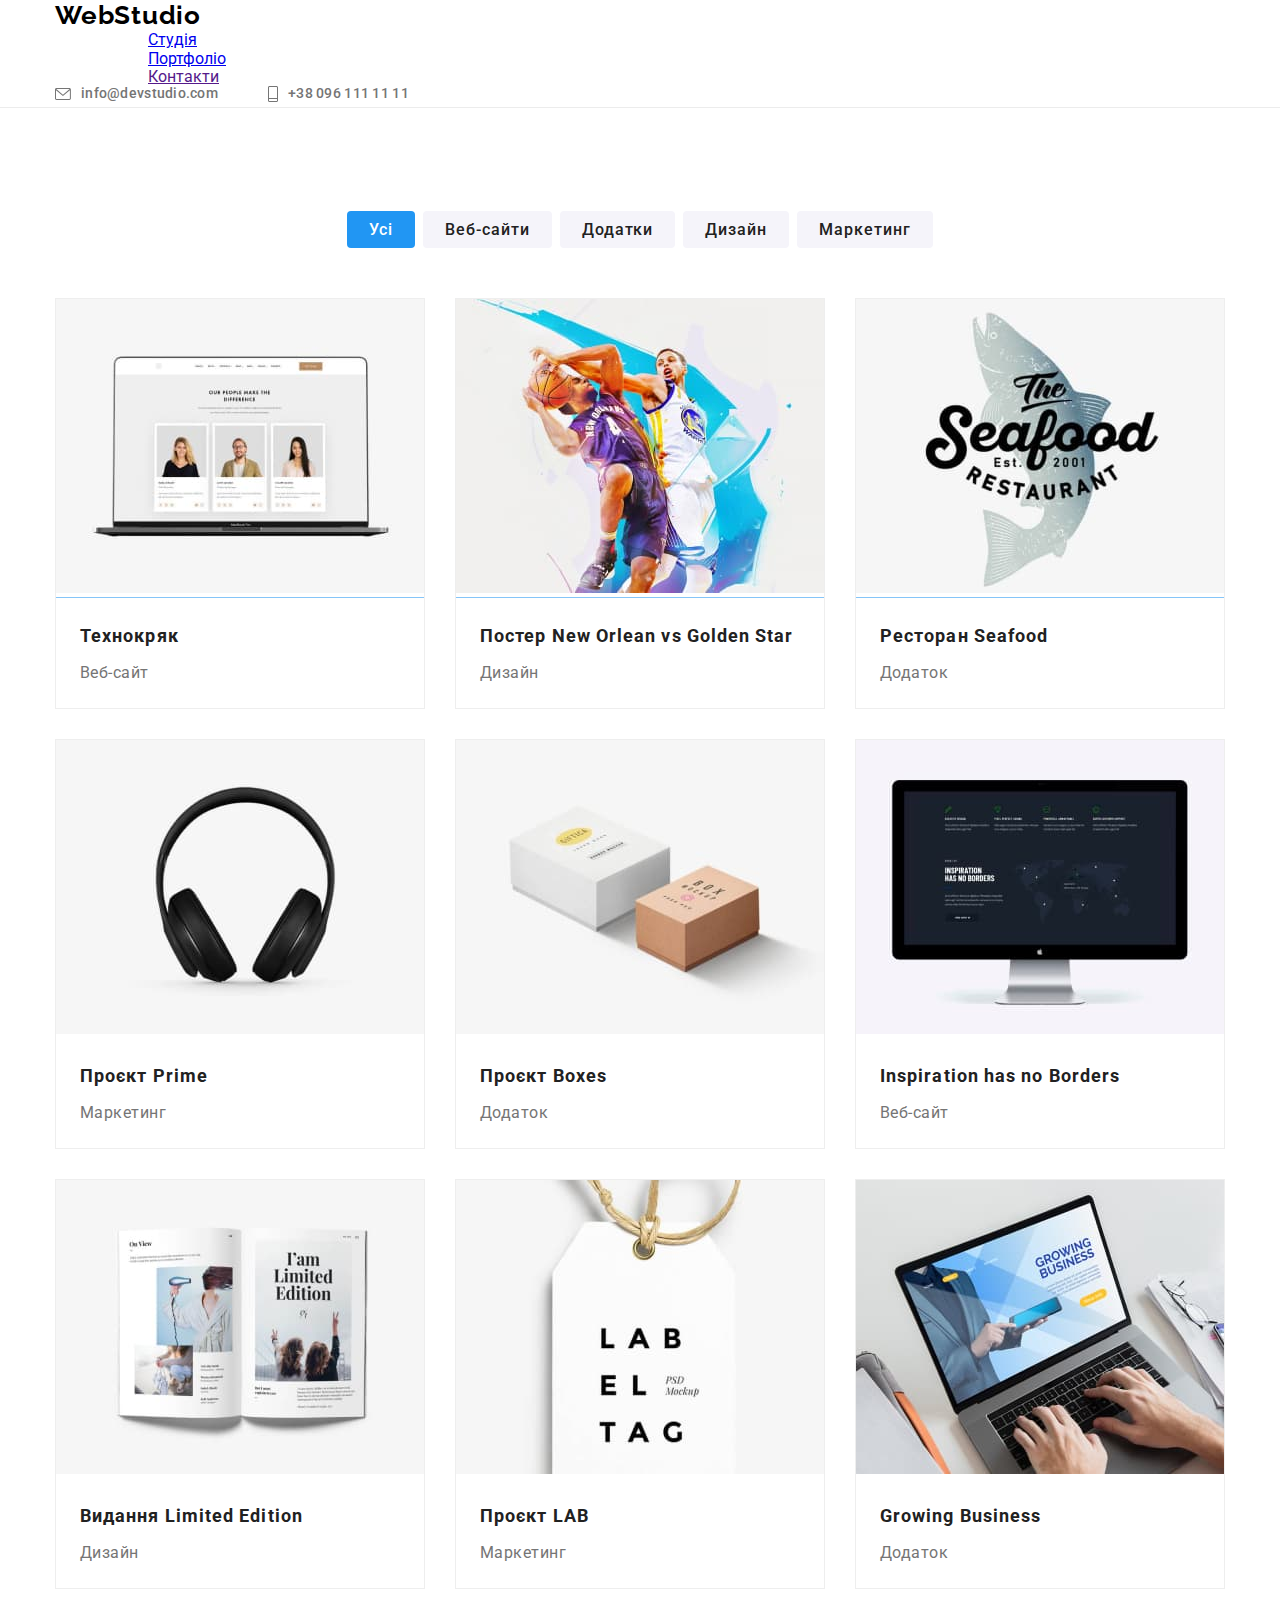
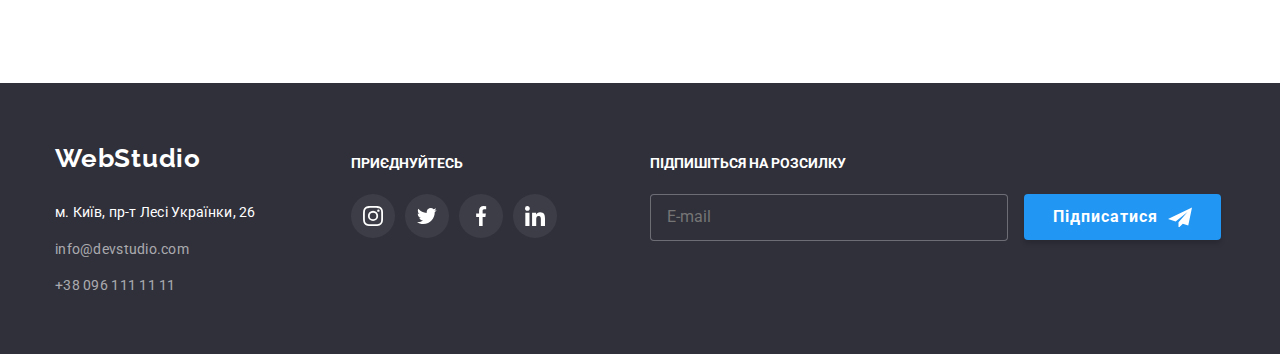
==== portfolio.html @ 90f8200c "bem" ====
<!DOCTYPE html>
<html lang="uk">
<head>
    <meta charset="UTF-8">
    <meta http-equiv="X-UA-Compatible" content="IE=edge">
    <meta name="viewport" content="width=device-width, initial-scale=1.0">
    <title>Студія</title>
<link href="https://fonts.googleapis.com/css2?family=Raleway:wght@700&family=Roboto:wght@400;500;700;900&display=swap" 
rel="stylesheet"/>
<link
rel="stylesheet"
href="https://cdnjs.cloudflare.com/ajax/libs/modern-normalize/1.1.0/modern-normalize.min.css"
/>
    <link rel="stylesheet" href="./css/styles.css">
</head>
<body>
  <!-- Header -->
  <header class="header">
    <div class="container container-nav">
    <nav class="header-nav">
      <a class="logo" href="./index.html"><span class="logo-blue">Web</span>Studio</a>
      <!-- Navigation -->
      <ul class="link-nav note">
        <li class="header-nav-title"><a  class="nav " href="./index.html">Студія</a> </li>
        <li class="header-nav-title" ><a class="nav gradient under site" href="./portfolio.html">Портфоліо</a> </li>
        <li class="header-nav-title" ><a class="nav" href="">Контакти</a> </li>
      </ul>
    </nav>
    <ul class="contacts note">
      <li><a class=" contacts-color" href="info@devstudio.com">
        <svg class="header-icons " width="16" height="12">
        <use href="./images/icons.svg#icon-mail"></use>
      </svg>info@devstudio.com</a></li> 
      <li><a class=" contacts-color number" href="+380961111111">
        <svg class="header-icons" width="10" height="16">
        <use href="./images/icons.svg#icon-smartphone"></use>
      </svg>+38 096 111 11 11</a></li> 
    </ul>
  </div>
</header>
<!-- Main content -->
<main>
    <div class="section">
<div class="container">
    <h1 hidden>Приклади робіт</h1>
    <ul class="tabs note">
        <li class="item">
            <button class="button pack use">Усі</button>
        </li>
        <li class="item">
            <button class="button second">Веб-сайти</button>
        </li>
        <li class="item">
            <button class="button second">Додатки</button>
        </li>
        <li class="item">
            <button class="button second">Дизайн</button>
        </li>
                <li class="item">
            <button class="button second">Маркетинг</button>
        </li>
    </ul>
  </div>
 <!-- Products -->
 <div class="container">
<section class="section-portfolio">
    <ul class="portfolio note">
        <li class="item">
          <div class="portfolio-description">
        <img src="./images/job-1.jpeg" alt="Opened cite with techokryag" width="370">
        <div class="portfolio-overlay">
          <p class="portfolio-description-text">Ресурс пропонує комплексні пропозиції з різним рівнем функціоналу та сервісів.
             Все це дозволить відвідувачу отримати вичерпні відомості про компанію чи приватну особу.</p>
        </div>
      </div>
        <div class="description-box">
        <h2 class="portfolio-note">Технокряк</h2>
        <p class="portfolio-name">Веб-сайт</p>
      </div>
    </li>
        <li class="item">
          <div class="portfolio-description">
        <img src="./images/job-2.jpeg" alt="Team plays basketball" width="370">
        <div class="portfolio-overlay">
          <p class="portfolio-description-text">Ресурс пропонує комплексні пропозиції з різним рівнем функціоналу та сервісів.
             Все це дозволить відвідувачу отримати вичерпні відомості про компанію чи приватну особу.</p>
        </div>
      </div>
        <div class="description-box">
        <h2 class="portfolio-note">Постер New Orlean vs Golden Star</h2>
        <p class="portfolio-name">Дизайн</p>
        </div>
    </li>
        <li class="item">
          <div class="portfolio-description">
        <img src="./images/job-3.jpeg" alt="Logo restaurant" width="370">
        <div class="portfolio-overlay">
          <p class="portfolio-description-text">Ресурс пропонує комплексні пропозиції з різним рівнем функціоналу та сервісів.
            Все це дозволить відвідувачу отримати вичерпні відомості про компанію чи приватну особу.</p>
          </div>
        </div>
        <div class="description-box">
        <h2 class="portfolio-note">Ресторан Seafood</h2>
        <p class="portfolio-name">Додаток</p>
        </div>
    </li>
        <li class="item">
          <div class="portfolio-description">
        <img src="./images/job-4.jpeg" alt="Headphones" width="370">
        <div class="portfolio-overlay">
          <p class="portfolio-description-text">Ресурс пропонує комплексні пропозиції з різним рівнем функціоналу та сервісів.
            Все це дозволить відвідувачу отримати вичерпні відомості про компанію чи приватну особу.</p>
          </div>
        </div>
        <div class="description-box">
        <h2 class="portfolio-note">Проєкт Prime</h2>
        <p class="portfolio-name">Маркетинг</p>
        </div>
    </li>
        <li class="item">
          <div class="portfolio-description">
        <img src="./images/job-5.jpeg" alt="Boxes" width="370">
        <div class="portfolio-overlay">
          <p class="portfolio-description-text">Ресурс пропонує комплексні пропозиції з різним рівнем функціоналу та сервісів.
            Все це дозволить відвідувачу отримати вичерпні відомості про компанію чи приватну особу.</p>
          </div>
        </div>
        <div class="description-box">
        <h2 class="portfolio-note">Проєкт Boxes</h2>
        <p class="portfolio-name">Додаток</p>
        </div>
    </li>
        <li class="item">
          <div class="portfolio-description">
        <img src="./images/job-6.jpeg" alt="Computer" width="370">
        <div class="portfolio-overlay">
          <p class="portfolio-description-text">Ресурс пропонує комплексні пропозиції з різним рівнем функціоналу та сервісів.
            Все це дозволить відвідувачу отримати вичерпні відомості про компанію чи приватну особу.</p>
          </div>
        </div>
        <div class="description-box">
        <h2 class="portfolio-note">Inspiration has no Borders</h2>
        <p class="portfolio-name">Веб-сайт</p>
        </div>
    </li>
        <li class="item">
          <div class="portfolio-description">
        <img src="./images/job-7.jpeg" alt="Magazine" width="370">
        <div class="portfolio-overlay">
          <p class="portfolio-description-text">Ресурс пропонує комплексні пропозиції з різним рівнем функціоналу та сервісів.
            Все це дозволить відвідувачу отримати вичерпні відомості про компанію чи приватну особу.</p>
          </div>
        </div>
        <div class="description-box">
        <h2 class="portfolio-note">Видання Limited Edition</h2>
        <p class="portfolio-name">Дизайн</p>
        </div>
    </li>
        <li class="item">
          <div class="portfolio-description">
        <img src="./images/job-8.jpeg" alt="Label" width="370">
        <div class="portfolio-overlay">
          <p class="portfolio-description-text">Ресурс пропонує комплексні пропозиції з різним рівнем функціоналу та сервісів.
            Все це дозволить відвідувачу отримати вичерпні відомості про компанію чи приватну особу.</p>
          </div>
        </div>
        <div class="description-box">
        <h2 class="portfolio-note">Проєкт LAB</h2>
        <p class="portfolio-name">Маркетинг</p>
        </div>
    </li>
        <li class="item">
          <div class="portfolio-description">
        <img src="./images/job-9.jpeg" alt="Notebook" width="370">
        <div class="portfolio-overlay">
          <p class="portfolio-description-text">Ресурс пропонує комплексні пропозиції з різним рівнем функціоналу та сервісів.
            Все це дозволить відвідувачу отримати вичерпні відомості про компанію чи приватну особу.</p>
          </div>
        </div>
        <div class="description-box">
        <h2 class="portfolio-note">Growing Business</h2>
        <p class="portfolio-name">Додаток</p>
        </div>
    </li>
    </ul>
  </div>
</section>
</div>
</div>
</main>

  <!-- Footer -->
  <footer class="footer">
    <div class="container">
      <div class="footer-flex">
        <div class="footer-contacts-flex">
      <a class="logo logo-white" href="./index.html"><span class="logo-blue">Web</span>Studio</a>
      <address class="contact">
        <ul class="contacts-footer list">
          <li class="item"><a class="link footer-contact-link" href="https://goo.gl/maps/CdvJLRiEL6Q8Smko8"
            target="_blank"
            rel="noreferrer noopener"
            >м. Київ, пр-т Лесі Українки, 26</a
          >
        </li>
      <li class="item"><a class="link white-lite" href="mailto:mango@mail.pig">info@devstudio.com</a></li>
      <li class="item"> <a class="link white-lite" href="tel:+1112223344">+38 096 111 11 11</a> </li>
        </ul>
   </address>
    </div>
  <div class="footer-icons">
    <p class="footer-paragraph">приєднуйтесь</p>
    <ul class="footer-list">
      <li class="footer-social-icons">
        <a class="footer-social-link" href="">
          <svg class="footer-social-list" width="20" height="20">
            <use href="./images/icons.svg#icon-instagram"></use>
          </svg>
        </a>
      </li>
      <li class="footer-social-icons">
        <a class="footer-social-link" href="">
          <svg class="footer-social-list" width="20" height="20">
            <use href="./images/icons.svg#icon-twitter"></use>
          </svg>
        </a>
      </li>
      <li class="footer-social-icons">
        <a class="footer-social-link" href="">
          <svg class="footer-social-list" width="20" height="20">
            <use href="./images/icons.svg#icon-facebook"></use>
          </svg>
        </a>
      </li>
      <li class="footer-social-icons">
        <a class="footer-social-link" href="">
          <svg class="footer-social-list" width="20" height="20">
            <use href="./images/icons.svg#icon-linkedin"></use>
          </svg>
        </a>
      </li>
    </ul>
  </div>
  <div class="footer-submit">
    <p class="footer-paragraph">Підпишіться на розсилку</p>
    <div class="footer-submit-form">
      <label class="footer-submit-label" for="submit-mail"></label>
            <input class="footer-submit-input" type="email" name="submit-mail" id="submit-mail" placeholder="E-mail">
            <button class="footer-submit-btn" type="submit">
              Підписатися</button>
    </div>
  </div>
    </div>
  </div>
  </footer>
</body>
</html>
---- css/styles.css ----
:root{
  --blue-color:#2196F3;
  --black-color:#212121;
  --grey-color:#757575;
  --white-color:#FFFFFF;
  --sec-bg-color: #f5f4fa;
  --main-bg-color: #f5f5f5;
  --hero-background-color: #2f303a;

}

body{
  background-color: var(--white-color);
  color: var(--grey-color);
  font-family: 'Roboto', sans-serif;
  margin: 0;
  

}

.note{
  padding: 0;
  margin: 0;
  list-style: none;
}

.container {
  margin-left: auto;
  margin-right: auto;
  width: 1200px;
  padding-left: 15px;
  padding-right: 15px;
}

ul,
li{
  list-style: none;
}

h1,
h2,
h3,
h5,
h6,
p {
  padding: 0;
  margin: 0;
}



/* Header */

.header{
  border-bottom: 1px solid #ececec; 

}

.header__nav{
  display: flex;
}

.nav__header:not(:last-child) {
  margin-right: 50px;
}

.header-icons{
  margin-right: 10px;
  fill: currentColor;
}

.section-title {
	font-weight: 700;
	font-size: 36px;
	line-height: 1.17;
	text-align: center;
	color: var(--black-color);
  }

.container__nav{
    display: flex;
    align-items: center;
    justify-content: space-between;

}

.logo{
  align-self: center;
  font-family: 'Raleway', sans-serif;
  color: #000;
  font-weight: 700;
  font-size: 26px;
  line-height: 1.2;
  letter-spacing: 0.03em;
  text-decoration: none;
}

.logo-white {
  display: block;
  color: var(--white-color);
  text-align: center;
  font-family: "Raleway", sans-serif;
  font-weight: 700;
  font-size: 26px;
  line-height: 1.19;
  margin-right: 80px;
}

.logo__blue{
  color: var(--blue-color);
}

/* Navigation */

.nav{
  display: flex;
  margin-left: 93px;
}

.nav .item:not(:last-child) {
  margin-right: 50px;
}

.nav .nav__header-title{
  display: block;
  padding: 32px 0;
color: var(--black-color);
font-style: normal;
font-weight: 500;
font-size: 14px;
line-height: 1.14;
letter-spacing: 0.02em;
text-decoration: none;
transition: color 250ms cubic-bezier(0.4, 0, 0.2, 1);
}

.contact{
  margin-top: 20px;
}

.item, .item {
  margin-top: 9px;
}



.item:hover .portfolio-overlay {
	transform: translateY(0);
  }

  .portfolio-overlay {
    position: absolute;
    display: inline-block;
    content: '';
    width: 100%;
    height: 100%;
    top: 0;
    left: 0;
    background-color: rgba(33, 150, 243, 0.9);
    transform: translateY(100%);
    transition: transform 250ms cubic-bezier(0.4, 0, 0.2, 1);
    
    }

  .item:hover,
  .item:focus {
	box-shadow: 0px 3px 1px rgba(0, 0, 0, 0.1), 0px 1px 2px rgba(0, 0, 0, 0.08),
	  /* 0px 2px 2px rgba(0, 0, 0, 0.12); */
  }

.contacts .contacts-color + .contacts-color{
  margin-left: 50px;
}

.nav__header-title.gradient{
  color: var(--blue-color);
}

.nav__header-title.gradient::after{
  position: relative;
  display: block;
  content: '';
  width: 100%;
  height: 4px;
  border-radius: 2px;
  bottom: -33px;
  background-color: var(--blue-color);
}

.nav__header-title.gradient:nth-last-child(){
  margin-right: 50px;
  }

.nav__header-title:hover{
  color: var(--blue-color);
}

/* Contacts */
.nav__header-title .date-nav{
 color: var(--grey-color);
 text-decoration: none;
 font-weight: 500;
 font-style: normal;
 font-size: 14px;
 line-height: 1.14;
 letter-spacing: 0.02em;
}

.contacts-color{
  display: inline-flex;
  color: var(--grey-color);
  font-weight: 500;
  font-style: normal;
  align-items: center;
  font-size: 14px;
  line-height: 1.14;
  letter-spacing: 0.02em;
  text-decoration: none;
  transition: color 250ms cubic-bezier(0.4, 0, 0.2, 1);
}


.contacts-color:hover,
.contacts-color:focus{
  color: var(--blue-color);
}

.contacts{
  display: flex;
margin-left: auto;
}

.number{
  margin-left: 50px;
}

/* Section */
.section{
  padding: 94px 0;
  }

/* Hero */
.hero{
  background: #2f303a;
  text-align: center;
  padding-top: 200px;
  padding-bottom: 200px;
  background-image: linear-gradient( to right, rgba(47, 48, 58, 0.4), rgba(47, 48, 58, 0.4) ),url(../images/cover.jpg);
  background-size: cover
}

.hero-title{
  font-family: 'Roboto';
  font-style: normal;
  font-weight: 900;
  font-size: 44px;
  line-height: 60px;
  text-align: center;
  letter-spacing: 0.06em;
  text-transform: uppercase;
  color: var(--white-color);
  margin-bottom: 30px;
}

/* Button */
.button{
  border: none;
  border-radius: 4px;
  font-size: 16px;
  letter-spacing: 0.06em;
  cursor: pointer;
  transition: background-color 250ms cubic-bezier(0.4, 0, 0.2, 1),
  color 250ms cubic-bezier(0.4, 0, 0.2, 1);
}

.button.pack {
  padding: 10px 32px;
  background-color: var(--blue-color);
  color: var(--white-color);
  font-weight: 700;
  line-height: 1.87;
  transition: background-color 300ms;
}

.button.shadow{
  box-shadow: 0px 4px 4px rgba(0, 0, 0, 0.15);
}

/* .button.use{
  background-color: var(--blue-color);
  color: var(--white-color);
  transition: all 300ms;
  } */

  .button.pack:hover,
  .button.pack:focus{
      background-color: var(--sec-bg-color);
      color: var(--black-color);
  }



  .button.use{
    padding: 6px 22px;
    background-color: var(--blue-color);
    color:var(--white-color);
    font-weight: 500;
    line-height: 1.6;
    transition: background-color 300ms;
    transition: background-color 250ms cubic-bezier(0.4, 0, 0.2, 1), color 250ms cubic-bezier(0.4, 0, 0.2, 1), box-shadow 250ms cubic-bezier(0.4, 0, 0.2, 1);
  }


  .button.second{
    padding: 6px 22px;
    background-color: var(--blue-color);
    color:var(--white-color);
    font-weight: 500;
    line-height: 1.6;
    transition: background-color 300ms;
  }

  .button.second{
    background-color: var(--sec-bg-color);
    color: var(--black-color);
    transition: all 300ms;
}

  .button.second:hover,
  .button.second:focus{
      background-color: var(--blue-color);
      color: var(--white-color);
  }

  /* Advantages */
.advantages-icons{
  display: flex;
  width: 270px;
  background-color: var(--sec-bg-color);
  height: 120px;
  align-items: center;
  justify-content: center;
  margin-bottom: 30px;
}

.advantages-list{
  font-weight: 700;
  font-size: 14px;
  line-height: 1.14;
  letter-spacing: 0.03em;
  text-transform: uppercase;
  margin-bottom: 10px;
  color: var(--black-color);
}    

.advantages .list{
  width: 270px;
}

.advantages .list:not(:last-child) {
  margin-right: 30px;
}

.advantages-title{
  font-weight: 400;
  font-size: 14px;
  line-height: 1.71;
  letter-spacing: 0.03em;
}

.advantages-list{

}

.advantages{
  display: flex;
}

/* Work */

.work-section {
	padding-bottom: 94px;
  }
  
  .section-title {
	margin-bottom: 50px;
  }
  
  .work-list {
	display: flex;
  
  }
  
  .work-item {
	position: relative;
  
  }
  
  .work-item:not(:last-child) {
	margin-right: 30px;
  }
  
  .work-text {
	width: 100%;
	position: absolute;
	bottom: 4px;
	left: 0;
	padding: 27px 0px;
	font-weight: bold;
	font-size: 14px;
	line-height: 1.14;
	text-align: center;
	text-transform: uppercase;
	color: var(--white-color);
	background-color: rgba(47, 48, 58, 0.8);;
  }

/* Team  */

.team-section{
  display: flex;
}

.team-section .item{
  display: flex;
    flex-direction: column;
    width: 270px;
    background-color: var(--white-color);
    box-shadow: 0px 1px 3px rgb(0 0 0 / 12%), 0px 1px 1px rgb(0 0 0 / 14%), 0px 2px 1px rgb(0 0 0 / 20%);
    border-radius: 0px 0px 4px 4px;
}

.team-section .item + .item {
  margin-left: 30px;
}

.team-color{
  background-color: var(--sec-bg-color);
}

.team-cards{
  font-weight: 500;
  font-size: 16px;
  line-height: 1.2;
  color: var(--black-color);
  text-align: center;
  letter-spacing: 0.03em;
  margin-bottom: 10px;
}

.team-position{
  font-size: 16px;
  line-height: 1.2;
  text-align: center;
  letter-spacing: 0.03em;
}

.team-box{
  padding-bottom: 30px;
}

.social-items{
  display: flex;
  padding: 0 32px;
  margin-top: 16px;
  justify-content: space-between;
  list-style: none;
  align-items: center;
}

.team-social{
  width: 44px;
  height: 44px;
}

.team-link{
  width: 44px;
  height: 44px;
  display: block;
  border-radius: 50%;
  color: #afb1b8;
  transition: background-color 250ms cubic-bezier(0.4, 0, 0.2, 1), color 250ms cubic-bezier(0.4, 0, 0.2, 1);
}
.team-social-icon{
  fill: currentColor;
  margin: 12px 0px 0px 12px;
}

.team-social-icons{
  fill: currentColor;

}



.team-social .team-link:hover,
.team-social .team-link:focus {
  background-color: var(--blue-color);
  color: var(--white-color);
}

/* Clients */

.client-section{
  padding-top: 94px;
  padding-bottom: 94px;
}


.clients-section{
  display: flex;
  padding: 0;
  margin: 0;
  align-items: center;
  justify-content: space-between;
}

.client-items{
  width: 170px;
  height: 90px;
}

.client-items:not(:last-child) {
  margin-right: 30px;
}

.client-box{
  width: 170px;
  height: 90px;
  display: block;
  border-radius: 4px;
  border: 1px solid #afb1b8;
  color: #afb1b8;
  background-color: #fff;
  padding: 16px 32px;
  transition: background-color 250ms cubic-bezier(0.4, 0, 0.2, 1), color 250ms cubic-bezier(0.4, 0, 0.2, 1);
}

.client-items:hover,
.client-items:focus {
  color: var(--blue-color);
  border-color:var(--blue-color);
}
.client-box:hover,
.client-box:focus {
  color:var(--blue-color);
  border-color: var(--blue-color);
}

/* Footer */
.footer {
  background: #2f303a;
  padding-top: 60px;
  padding-bottom: 60px;
}

.footer-flex{
  display: flex;
  margin: 0;
  padding: 0;
}

.footer-icons{
  margin-left: 70px;
  width: 206px;
}

.footer-paragraph{
  padding: 20px 0px 10px 0px;
  margin-bottom: 20px;
  font-weight: 700;
  font-size: 14px;
  line-height: 1.14px;
  text-transform: uppercase;
  color: var(--white-color);
}

.footer-list{
  display: flex;
  padding: 0;
  margin-top: 0;
  justify-content: space-between;
  align-items: center;
}

.footer-social-icons{
  width: 44px;
  height: 44px;
}

.footer-social-link{
  width: 44px;
  height: 44px;
  display: block;
  border-radius: 50%;
  color: #ffffff;
  background-color: #ffffff10;
  transition: background-color 250ms cubic-bezier(0.4, 0, 0.2, 1), color 250ms cubic-bezier(0.4, 0, 0.2, 1);
}

.footer-social-list{
  fill: currentColor;
  margin: 12px 0px 0px 12px;
}

.footer-line{
  margin-left: 93px;
}

.footer-line-text{
  padding: 20px 0px 10px 0px;
    margin-bottom: 20px;
    font-weight: 700;
    font-size: 14px;
    line-height: 1.14px;
    text-transform: uppercase;
    color: var(--white-color);
}

.form-field{ 
	position: relative;
	display: flex;
	flex-direction: column;
	margin-bottom: 10px;
  }

  .footer-submit{
    margin-left: 93px;
  }

  .footer-submit-input {
    width: 358px;
    margin: 0;
    padding: 13px 16px;
    border-radius: 4px;
    border: 1px solid rgba(255, 255, 255, 0.3);
    background-color: var(--hero-background-color);
    color: var(--white-color);
}

.footer-submit-btn {
  display: inline-flex;
  align-items: center;
  justify-content: center;
  border: none;
  margin: 0;
  padding: 8px 29px;
  border-radius: 4px;
  background-color: var(--blue-color);
  box-shadow: 0px 4px 4px rgb(0 0 0 / 15%);
  color: var(--white-color);
  font-family: 'Roboto';
  font-style: normal;
  font-weight: 700;
  font-size: 16px;
  line-height: 1.87;
  letter-spacing: 0.06em;
  cursor: pointer;
  min-height: 43px;
  margin-left: 12px;
}

.footer-submit-btn::after{
  content: '';
  display: inline-block;
  width: 24px;
  height: 20px;
  margin-left: 10px;
  background-image: url(../images/send.svg);
}
  
  .form-label,
  .comment-label {
	font-size: 12px;
	line-height: 1.17;
	letter-spacing: 0.01em;
	color: var(--grey-color);
	margin-bottom: 4px;
  }

  .comment::placeholder {
    font-size: 12px;
    line-height: 1.17;
    letter-spacing: 0.01em;
    color: rgba(117, 117, 117, 0.5);
    }

    .form-field-chek {
      padding-left: 14px;
      margin-top: 25px;
      margin-bottom: 30px;
      }
        
  .policy-label {
    display: flex;
    align-items: center;
    font-size: 14px;
    line-height: 1.71;
    color: var(--grey-color);
    }

    .form-checkbox {
      position: absolute;
      width: 1px;
      height: 1px;
      margin: -1px;
      padding: 0;
      overflow: hidden;
      border: 0;
      clip: rect(0 0 0 0);
      }

      .icon-chek {
        display: inline-block;
        width: 16px;
        height: 15px;
        border: 2px solid #212121;
        border-radius: 2px;
        margin-right: 7px;
         }

    .form-checkbox:checked + .icon-chek {
      background-image: url(../images/icon-check.svg);
      background-position: center;
      background-repeat: no-repeat;
      background-color: var(--blue-color);
      background-origin: border-box;
      border-color: var(--blue-color);
      }

      .policy-link {
        margin-left: 4px;
        color:   rgba(33, 150, 243, 1);
        }

        .form-btn {
          display: flex;
          align-items: center;
          justify-content: center;
          margin: 0 auto;
          padding: 10px 56px;
          border: none;
          border-radius: 4px;
          text-align: center;
          text-decoration: none;
          font-family: 'Roboto';
          font-style: normal;
          font-weight: 700;
          font-size: 16px;
          line-height: 1.87;
          letter-spacing: 0.06em;
          cursor: pointer;
          background-color: var(--blue-color);
          box-shadow: 0px 4px 4px rgba(0, 0, 0, 0.15);
          color: var(--white-color);
          transition: background-color 250ms cubic-bezier(0.4, 0, 0.2, 1);
          }
          
          .form-btn:hover,
          .form-btn:focus {
          background-color: #188CE8;
          }

/* Contacts */
.contacts-footer .link {
  color: var(--white-color);
  font-style: normal;
  font-size: 14px;
  line-height: 1.14;
  letter-spacing: 0.02em;
  text-decoration: none;
  transition: color 250ms cubic-bezier(0.4, 0, 0.2, 1);
}

.link.white-lite {
  color: rgba(255, 255, 255, 0.6);
}

.contacts-footer, .link:hover
.contacts-footer, .link:focus {
  color: var(--blue-color);
}

.nav__header-title {
  font-weight: 400;
  font-size: 14px;
  line-height: 24px;
  color: var(--black-color);
  text-decoration: none;
}

.white-nav{
  color: var(--white-color);
  display: block;
  margin-bottom: 20px;
}


.contacts-footer {
  display: flex; 
  flex-direction: column;
}

.contacts-footer .item:not(:last-child) {
  margin-bottom: 9px;
}

.footer-item .note:hover,
.footer-item .note:focus {
  color: var(--accent-color);
}

.footer-contact-item, .footer-contact-item {
  margin-top: 9px;
}

.footer-contact-link {
  font-style: normal;
  font-size: 14px;
  line-height: 1.71;
  color: var(--white-color);
}

.footer-contact-link:hover,
.footer-contact-link:focus {
  color: var(--blue-color);
}

.footer-contact-link.address {
  color: var(--white-color);
}

.footer-social-icons .footer-social-link:hover,
.footer-social-icons .footer-social-link:focus {
  background-color: var(--blue-color);
  color: var(--white-color);
}

.white-lite:hover,
.white-lite:focus{
color: var(--blue-color);
}





.list {
  padding: 0;
  margin: 0;
  list-style: none;
}

/* Button */
.nav-button{
  background: #2196F3;
  box-shadow: 0px 3px 1px rgba(0, 0, 0, 0.1), 0px 1px 2px rgba(0, 0, 0, 0.08), 0px 2px 2px rgba(0, 0, 0, 0.12);
  border-radius: 4px;
}

/* Modal window */
.backdrop{
  position: fixed;
  display: flex;
  width: 100vw;
	height: 100vh;
	align-items: center;
	justify-content: center;
	background-color: rgba(0, 0, 0, 0.2);;
	top: 0;
	transition: opacity 250ms cubic-bezier(0.4, 0, 0.2, 1), visibility 250ms cubic-bezier(0.4, 0, 0.2, 1);
}

.backdrop.is-hidden {
	opacity: 0;
	visibility: hidden;
	pointer-events: none;
  }
  
  .backdrop.is-hidden .modal {
	transform: scale(2);
  }

  .modal {
    width: 528px;
    min-height: 581px;
    background-color: #ffffff;
    position: relative;
    transform: scale(1);
    transition: transform 250ms cubic-bezier(0.4, 0, 0.2, 1);
    }

    .close-btn {
       position: absolute;
        display: flex;
        align-items: center;
        justify-content: center;
        right: 8px;
        top: 8px;
        background-color: transparent;
        border-radius: 50%;
        width: 30px;
        height: 30px;
        border: 1px solid rgba(0,0,0,0.1);
        cursor: pointer;
      }

      .form {
        width: 528px;
        margin-left: auto;
        margin-right: auto;
        padding: 40px;
        }
        
        .form-title {
        font-weight: 700;
        font-size: 20px;
        line-height: 1.15;
        text-align: center;
        color: var(--black-color);
        }

        .form-field{ 
        position: relative;
        display: flex;
        flex-direction: column;
        margin-bottom: 10px;
        margin-top: 10px;
  }
  
  .form-label,
  .comment-label {
	font-size: 12px;
	line-height: 1.17;
	letter-spacing: 0.01em;
	color: var(--grey-color);
	margin-bottom: 4px;
  }
  
  .form-input {
	width: 100%;
	margin: 0;
	padding: 11px 42px;
	border: 1px solid rgba(33, 33, 33, 0.2);
	border-radius: 4px;
  
	transition: border-color 250ms cubic-bezier(0.4, 0, 0.2, 1);
  }
  
  .form-input:hover,
  .form-input:focus {
	outline: none;
	border-color:var(--blue-color);
  }

  .input-icon {
	position: absolute;
	top: 50%;
	left: 15px;
	transform: translateY(25%);
	display: inline-block;
	width: 12px;
	height: 12px;
  
	transition: fill 250ms cubic-bezier(0.4, 0, 0.2, 1);
  }
  
  .form-input:hover ~ .input-icon,
  .form-input:focus ~ .input-icon {
	fill:var(--blue-color)
  }



    

/* Portfolio section */

.portfolio {
  display: flex;
  flex-wrap: wrap;
  margin: -15px;
}

.tabs{
  display: flex;
  justify-content: center;
  margin-bottom: 50px;
}

.tabs .item + .item {
  margin-left: 8px;
}

.tabs {
  display: flex;
  justify-content: center;
  margin-bottom: 50px;
}

.tabs .item + .item {
  margin-left: 8px;
}


.portfolio .item {
  border: 1px solid #eeeeee;
  width: 370px;
  margin: 15px;


}

.portfolio .description-box{
  padding: 20px 24px;
}

.portfolio-note{
  margin-bottom: 4px;
  font-weight: 700;
  font-size: 18px;
  line-height: 2;
  letter-spacing: 0.06em;
  color: var(--black-color);
  letter-spacing: 0.06em;
}

.portfolio-name{
  font-weight: 400;
  font-size: 16px;
  line-height: 30px;
  color: var(--grey-color);
  letter-spacing: 0.03em;
}

.portfolio .description-box {
  padding: 20px 24px;
}

.portfolio-name {
  font-size: 16px;
  line-height: 1.88;
  letter-spacing: 0.03em;
  line-height: 1.87;
}

.portfolio-description{
  position: relative;
	overflow: hidden;
}

.portfolio-description-text {
	position: absolute;
	top: 0;
	left: 0;
	padding: 63px 24px;
	font-size: 18px;
	line-height: 1.56;
	color: var(--white-color);
  }

  .button-footer{
    border: none;
    border-radius: 4px;
    font-size: 16px;
    letter-spacing: 0.06em;
    cursor: pointer;
    transition: background-color 250ms cubic-bezier(0.4, 0, 0.2, 1),
    color 250ms cubic-bezier(0.4, 0, 0.2, 1);
  }

  textarea {
    resize: none;
    border: 1px solid rgba(33, 33, 33, 0.2);
    border-radius: 4px;
    padding: 12px 16px;
    font-size: 12px;
    line-height: 1.17;
    letter-spacing: 0.01em;
    height: 120px;
    transition: border-color 250ms cubic-bezier(0.4, 0, 0.2, 1);
}
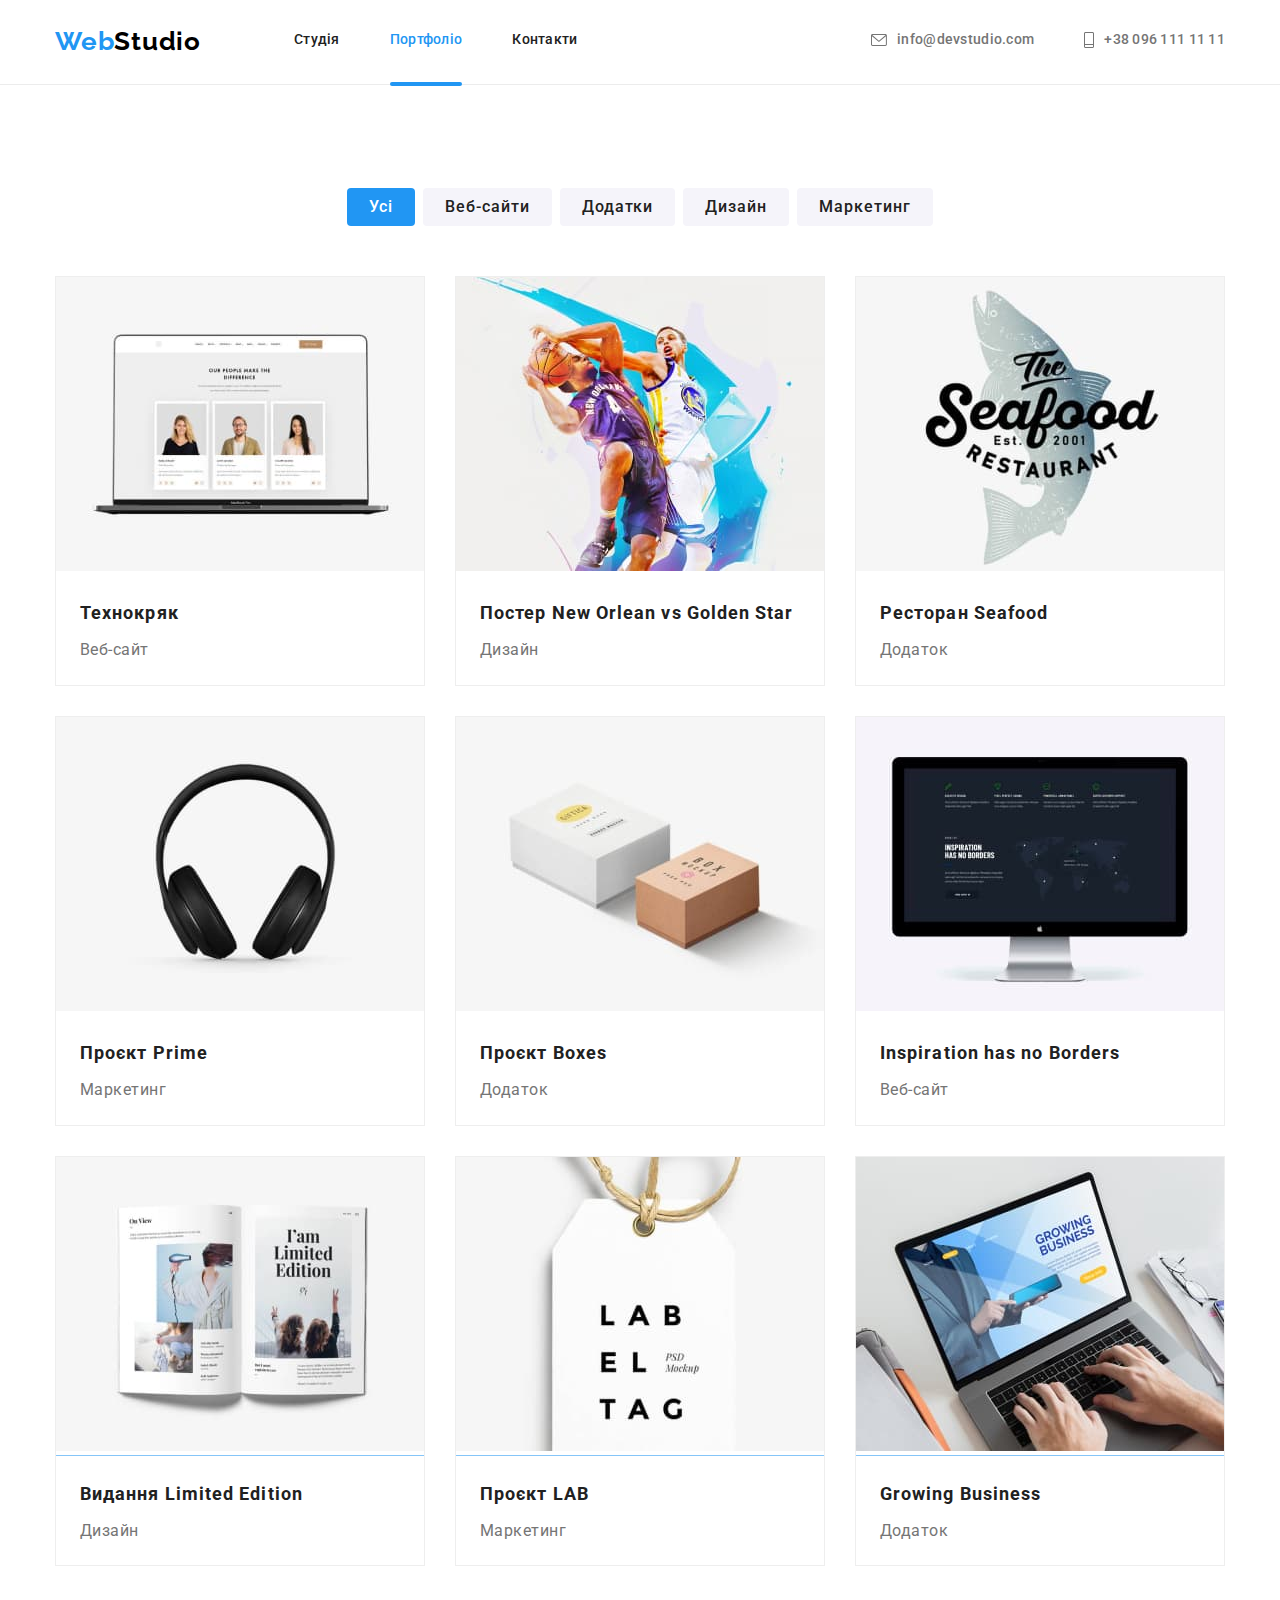
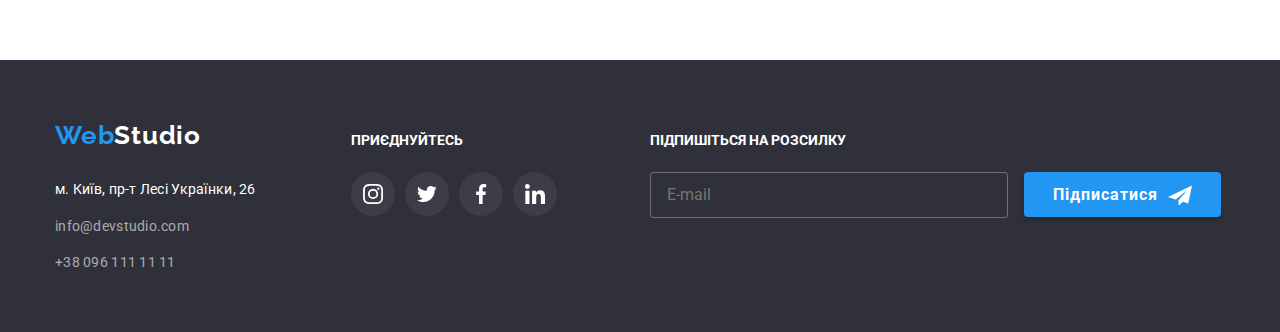
==== commit e2cc58a9: "bem" ====
--- a/portfolio.html
+++ b/portfolio.html
@@ -16,28 +16,28 @@
 <body>
   <!-- Header -->
   <header class="header">
-    <div class="container container-nav">
-    <nav class="header-nav">
-      <a class="logo" href="./index.html"><span class="logo-blue">Web</span>Studio</a>
+    <div class="container header__container">
+    <nav class="header__nav">
+      <a class="logo" href="./index.html"><span class="logo__blue">Web</span>Studio</a>
       <!-- Navigation -->
-      <ul class="link-nav note">
-        <li class="header-nav-title"><a  class="nav " href="./index.html">Студія</a> </li>
-        <li class="header-nav-title" ><a class="nav gradient under site" href="./portfolio.html">Портфоліо</a> </li>
-        <li class="header-nav-title" ><a class="nav" href="">Контакти</a> </li>
+      <ul class="nav note">
+        <li class="header__nav-link"><a  class="header__nav-title " href="./index.html">Студія</a> </li>
+        <li class="header__nav-link" ><a class="header__nav-title gradient underline" href="./portfolio.html">Портфоліо</a> </li>
+        <li class="header__nav-link" ><a class="header__nav-title" href="">Контакти</a> </li>
       </ul>
     </nav>
-    <ul class="contacts note">
-      <li><a class=" contacts-color" href="info@devstudio.com">
-        <svg class="header-icons " width="16" height="12">
-        <use href="./images/icons.svg#icon-mail"></use>
-      </svg>info@devstudio.com</a></li> 
-      <li><a class=" contacts-color number" href="+380961111111">
-        <svg class="header-icons" width="10" height="16">
-        <use href="./images/icons.svg#icon-smartphone"></use>
-      </svg>+38 096 111 11 11</a></li> 
-    </ul>
-  </div>
-</header>
+      <ul class="contacts ">
+        <li><a class=" contacts__color" href="info@devstudio.com">
+          <svg class="contacts__icons " width="16" height="12">
+          <use href="./images/icons.svg#icon-mail"></use>
+        </svg>info@devstudio.com</a></li> 
+        <li><a class=" contacts__color number" href="+380961111111">
+          <svg class="contacts__icons" width="10" height="16">
+          <use href="./images/icons.svg#icon-smartphone"></use>
+        </svg>+38 096 111 11 11</a></li> 
+      </ul>
+    </div>
+  </header>
 <!-- Main content -->
 <main>
     <div class="section">
@@ -45,141 +45,141 @@
     <h1 hidden>Приклади робіт</h1>
     <ul class="tabs note">
         <li class="item">
-            <button class="button pack use">Усі</button>
-        </li>
-        <li class="item">
-            <button class="button second">Веб-сайти</button>
-        </li>
-        <li class="item">
-            <button class="button second">Додатки</button>
-        </li>
-        <li class="item">
-            <button class="button second">Дизайн</button>
+            <button class="button button__pack button__pack-use">Усі</button>
+        </li>
+        <li class="item">
+            <button class="button button__second">Веб-сайти</button>
+        </li>
+        <li class="item">
+            <button class="button button__second">Додатки</button>
+        </li>
+        <li class="item">
+            <button class="button button__second">Дизайн</button>
         </li>
                 <li class="item">
-            <button class="button second">Маркетинг</button>
+            <button class="button button__second">Маркетинг</button>
         </li>
     </ul>
   </div>
  <!-- Products -->
  <div class="container">
-<section class="section-portfolio">
+<section class="gallery">
     <ul class="portfolio note">
         <li class="item">
-          <div class="portfolio-description">
+          <div class="portfolio__description">
         <img src="./images/job-1.jpeg" alt="Opened cite with techokryag" width="370">
-        <div class="portfolio-overlay">
-          <p class="portfolio-description-text">Ресурс пропонує комплексні пропозиції з різним рівнем функціоналу та сервісів.
+        <div class="portfolio__description-overlay">
+          <p class="portfolio__description-text">Ресурс пропонує комплексні пропозиції з різним рівнем функціоналу та сервісів.
              Все це дозволить відвідувачу отримати вичерпні відомості про компанію чи приватну особу.</p>
         </div>
       </div>
-        <div class="description-box">
-        <h2 class="portfolio-note">Технокряк</h2>
-        <p class="portfolio-name">Веб-сайт</p>
-      </div>
-    </li>
-        <li class="item">
-          <div class="portfolio-description">
+        <div class="portfolio__description-box">
+        <h2 class="portfolio__description-note">Технокряк</h2>
+        <p class="portfolio__description-name">Веб-сайт</p>
+      </div>
+    </li>
+        <li class="item">
+          <div class="portfolio__description">
         <img src="./images/job-2.jpeg" alt="Team plays basketball" width="370">
-        <div class="portfolio-overlay">
-          <p class="portfolio-description-text">Ресурс пропонує комплексні пропозиції з різним рівнем функціоналу та сервісів.
+        <div class="portfolio__description-overlay">
+          <p class="portfolio__description-text">Ресурс пропонує комплексні пропозиції з різним рівнем функціоналу та сервісів.
              Все це дозволить відвідувачу отримати вичерпні відомості про компанію чи приватну особу.</p>
         </div>
       </div>
-        <div class="description-box">
-        <h2 class="portfolio-note">Постер New Orlean vs Golden Star</h2>
-        <p class="portfolio-name">Дизайн</p>
-        </div>
-    </li>
-        <li class="item">
-          <div class="portfolio-description">
+        <div class="portfolio__description-box">
+        <h2 class="portfolio__description-note">Постер New Orlean vs Golden Star</h2>
+        <p class="portfolio__description-name">Дизайн</p>
+        </div>
+    </li>
+        <li class="item">
+          <div class="portfolio__description">
         <img src="./images/job-3.jpeg" alt="Logo restaurant" width="370">
-        <div class="portfolio-overlay">
-          <p class="portfolio-description-text">Ресурс пропонує комплексні пропозиції з різним рівнем функціоналу та сервісів.
-            Все це дозволить відвідувачу отримати вичерпні відомості про компанію чи приватну особу.</p>
-          </div>
-        </div>
-        <div class="description-box">
-        <h2 class="portfolio-note">Ресторан Seafood</h2>
-        <p class="portfolio-name">Додаток</p>
-        </div>
-    </li>
-        <li class="item">
-          <div class="portfolio-description">
+        <div class="portfolio__description-overlay">
+          <p class="portfolio__description-text">Ресурс пропонує комплексні пропозиції з різним рівнем функціоналу та сервісів.
+            Все це дозволить відвідувачу отримати вичерпні відомості про компанію чи приватну особу.</p>
+          </div>
+        </div>
+        <div class="portfolio__description-box">
+        <h2 class="portfolio__description-note">Ресторан Seafood</h2>
+        <p class="portfolio__description-name">Додаток</p>
+        </div>
+    </li>
+        <li class="item">
+          <div class="portfolio__description">
         <img src="./images/job-4.jpeg" alt="Headphones" width="370">
-        <div class="portfolio-overlay">
-          <p class="portfolio-description-text">Ресурс пропонує комплексні пропозиції з різним рівнем функціоналу та сервісів.
-            Все це дозволить відвідувачу отримати вичерпні відомості про компанію чи приватну особу.</p>
-          </div>
-        </div>
-        <div class="description-box">
-        <h2 class="portfolio-note">Проєкт Prime</h2>
-        <p class="portfolio-name">Маркетинг</p>
-        </div>
-    </li>
-        <li class="item">
-          <div class="portfolio-description">
+        <div class="portfolio__description-overlay">
+          <p class="portfolio__description-text">Ресурс пропонує комплексні пропозиції з різним рівнем функціоналу та сервісів.
+            Все це дозволить відвідувачу отримати вичерпні відомості про компанію чи приватну особу.</p>
+          </div>
+        </div>
+        <div class="portfolio__description-box">
+        <h2 class="portfolio__description-note">Проєкт Prime</h2>
+        <p class="portfolio__description-name">Маркетинг</p>
+        </div>
+    </li>
+        <li class="item">
+          <div class="portfolio__description">
         <img src="./images/job-5.jpeg" alt="Boxes" width="370">
-        <div class="portfolio-overlay">
-          <p class="portfolio-description-text">Ресурс пропонує комплексні пропозиції з різним рівнем функціоналу та сервісів.
-            Все це дозволить відвідувачу отримати вичерпні відомості про компанію чи приватну особу.</p>
-          </div>
-        </div>
-        <div class="description-box">
-        <h2 class="portfolio-note">Проєкт Boxes</h2>
-        <p class="portfolio-name">Додаток</p>
-        </div>
-    </li>
-        <li class="item">
-          <div class="portfolio-description">
+        <div class="portfolio__description-overlay">
+          <p class="portfolio__description-text">Ресурс пропонує комплексні пропозиції з різним рівнем функціоналу та сервісів.
+            Все це дозволить відвідувачу отримати вичерпні відомості про компанію чи приватну особу.</p>
+          </div>
+        </div>
+        <div class="portfolio__description-box">
+        <h2 class="portfolio__description-note">Проєкт Boxes</h2>
+        <p class="portfolio__description-name">Додаток</p>
+        </div>
+    </li>
+        <li class="item">
+          <div class="portfolio__description">
         <img src="./images/job-6.jpeg" alt="Computer" width="370">
-        <div class="portfolio-overlay">
-          <p class="portfolio-description-text">Ресурс пропонує комплексні пропозиції з різним рівнем функціоналу та сервісів.
-            Все це дозволить відвідувачу отримати вичерпні відомості про компанію чи приватну особу.</p>
-          </div>
-        </div>
-        <div class="description-box">
-        <h2 class="portfolio-note">Inspiration has no Borders</h2>
-        <p class="portfolio-name">Веб-сайт</p>
-        </div>
-    </li>
-        <li class="item">
-          <div class="portfolio-description">
+        <div class="portfolio__description-overlay">
+          <p class="portfolio__description-text">Ресурс пропонує комплексні пропозиції з різним рівнем функціоналу та сервісів.
+            Все це дозволить відвідувачу отримати вичерпні відомості про компанію чи приватну особу.</p>
+          </div>
+        </div>
+        <div class="portfolio__description-box">
+        <h2 class="portfolio__description-note">Inspiration has no Borders</h2>
+        <p class="portfolio__description-name">Веб-сайт</p>
+        </div>
+    </li>
+        <li class="item">
+          <div class="portfolio__description">
         <img src="./images/job-7.jpeg" alt="Magazine" width="370">
-        <div class="portfolio-overlay">
-          <p class="portfolio-description-text">Ресурс пропонує комплексні пропозиції з різним рівнем функціоналу та сервісів.
-            Все це дозволить відвідувачу отримати вичерпні відомості про компанію чи приватну особу.</p>
-          </div>
-        </div>
-        <div class="description-box">
-        <h2 class="portfolio-note">Видання Limited Edition</h2>
-        <p class="portfolio-name">Дизайн</p>
-        </div>
-    </li>
-        <li class="item">
-          <div class="portfolio-description">
+        <div class="portfolio__description-overlay">
+          <p class="portfolio__description-text">Ресурс пропонує комплексні пропозиції з різним рівнем функціоналу та сервісів.
+            Все це дозволить відвідувачу отримати вичерпні відомості про компанію чи приватну особу.</p>
+          </div>
+        </div>
+        <div class="portfolio__description-box">
+        <h2 class="portfolio__description-note">Видання Limited Edition</h2>
+        <p class="portfolio__description-name">Дизайн</p>
+        </div>
+    </li>
+        <li class="item">
+          <div class="portfolio__description">
         <img src="./images/job-8.jpeg" alt="Label" width="370">
-        <div class="portfolio-overlay">
-          <p class="portfolio-description-text">Ресурс пропонує комплексні пропозиції з різним рівнем функціоналу та сервісів.
-            Все це дозволить відвідувачу отримати вичерпні відомості про компанію чи приватну особу.</p>
-          </div>
-        </div>
-        <div class="description-box">
-        <h2 class="portfolio-note">Проєкт LAB</h2>
-        <p class="portfolio-name">Маркетинг</p>
-        </div>
-    </li>
-        <li class="item">
-          <div class="portfolio-description">
+        <div class="portfolio__description-overlay">
+          <p class="portfolio__description-text">Ресурс пропонує комплексні пропозиції з різним рівнем функціоналу та сервісів.
+            Все це дозволить відвідувачу отримати вичерпні відомості про компанію чи приватну особу.</p>
+          </div>
+        </div>
+        <div class="portfolio__description-box">
+        <h2 class="portfolio__description-note">Проєкт LAB</h2>
+        <p class="portfolio__description-name">Маркетинг</p>
+        </div>
+    </li>
+        <li class="item">
+          <div class="portfolio__description">
         <img src="./images/job-9.jpeg" alt="Notebook" width="370">
-        <div class="portfolio-overlay">
-          <p class="portfolio-description-text">Ресурс пропонує комплексні пропозиції з різним рівнем функціоналу та сервісів.
-            Все це дозволить відвідувачу отримати вичерпні відомості про компанію чи приватну особу.</p>
-          </div>
-        </div>
-        <div class="description-box">
-        <h2 class="portfolio-note">Growing Business</h2>
-        <p class="portfolio-name">Додаток</p>
+        <div class="portfolio__description-overlay">
+          <p class="portfolio__description-text">Ресурс пропонує комплексні пропозиції з різним рівнем функціоналу та сервісів.
+            Все це дозволить відвідувачу отримати вичерпні відомості про компанію чи приватну особу.</p>
+          </div>
+        </div>
+        <div class="portfolio__description-box">
+        <h2 class="portfolio__description-note">Growing Business</h2>
+        <p class="portfolio__description-name">Додаток</p>
         </div>
     </li>
     </ul>
@@ -189,65 +189,65 @@
 </div>
 </main>
 
-  <!-- Footer -->
-  <footer class="footer">
-    <div class="container">
-      <div class="footer-flex">
-        <div class="footer-contacts-flex">
-      <a class="logo logo-white" href="./index.html"><span class="logo-blue">Web</span>Studio</a>
-      <address class="contact">
-        <ul class="contacts-footer list">
-          <li class="item"><a class="link footer-contact-link" href="https://goo.gl/maps/CdvJLRiEL6Q8Smko8"
+    <!-- Footer -->
+    <footer class="footer">
+      <div class="container">
+        <div class="footer__flex">
+          <div class="footer__contacts">
+        <a class="logo logo__white" href="./index.html"><span class="logo__blue">Web</span>Studio</a>
+        <address class="contact">
+          <ul class="footer__contact list">
+           <li class="item"><a class="link footer__contact-link" href="https://goo.gl/maps/CdvJLRiEL6Q8Smko8"
             target="_blank"
             rel="noreferrer noopener"
             >м. Київ, пр-т Лесі Українки, 26</a
           >
         </li>
-      <li class="item"><a class="link white-lite" href="mailto:mango@mail.pig">info@devstudio.com</a></li>
-      <li class="item"> <a class="link white-lite" href="tel:+1112223344">+38 096 111 11 11</a> </li>
-        </ul>
-   </address>
-    </div>
-  <div class="footer-icons">
-    <p class="footer-paragraph">приєднуйтесь</p>
-    <ul class="footer-list">
-      <li class="footer-social-icons">
-        <a class="footer-social-link" href="">
-          <svg class="footer-social-list" width="20" height="20">
-            <use href="./images/icons.svg#icon-instagram"></use>
-          </svg>
-        </a>
-      </li>
-      <li class="footer-social-icons">
-        <a class="footer-social-link" href="">
-          <svg class="footer-social-list" width="20" height="20">
-            <use href="./images/icons.svg#icon-twitter"></use>
-          </svg>
-        </a>
-      </li>
-      <li class="footer-social-icons">
-        <a class="footer-social-link" href="">
-          <svg class="footer-social-list" width="20" height="20">
-            <use href="./images/icons.svg#icon-facebook"></use>
-          </svg>
-        </a>
-      </li>
-      <li class="footer-social-icons">
-        <a class="footer-social-link" href="">
-          <svg class="footer-social-list" width="20" height="20">
-            <use href="./images/icons.svg#icon-linkedin"></use>
-          </svg>
-        </a>
-      </li>
-    </ul>
-  </div>
-  <div class="footer-submit">
-    <p class="footer-paragraph">Підпишіться на розсилку</p>
-    <div class="footer-submit-form">
-      <label class="footer-submit-label" for="submit-mail"></label>
-            <input class="footer-submit-input" type="email" name="submit-mail" id="submit-mail" placeholder="E-mail">
-            <button class="footer-submit-btn" type="submit">
-              Підписатися</button>
+        <li class="item"><a class="link link__white" href="mailto:mango@mail.pig">info@devstudio.com</a></li>
+        <li class="item"> <a class="link link__white" href="tel:+1112223344">+38 096 111 11 11</a> </li>
+          </ul>
+     </address>
+      </div>
+    <div class="footer__icons">
+      <p class="footer__icons-paragraph">приєднуйтесь</p>
+      <ul class="footer__icons-list">
+        <li class="footer__icons-social">
+          <a class="footer__icons-link" href="">
+            <svg class="footer__icons-list--width" width="20" height="20">
+              <use href="./images/icons.svg#icon-instagram"></use>
+            </svg>
+          </a>
+        </li>
+        <li class="footer__icons-social">
+          <a class="footer__icons-link" href="">
+            <svg class="footer__icons-list--width" width="20" height="20">
+              <use href="./images/icons.svg#icon-twitter"></use>
+            </svg>
+          </a>
+        </li>
+        <li class="footer__icons-social">
+          <a class="footer__icons-link" href="">
+            <svg class="footer__icons-list--width" width="20" height="20">
+              <use href="./images/icons.svg#icon-facebook"></use>
+            </svg>
+          </a>
+        </li>
+        <li class="footer__icons-social">
+          <a class="footer__icons-link" href="">
+            <svg class="footer__icons-list--width" width="20" height="20">
+              <use href="./images/icons.svg#icon-linkedin"></use>
+            </svg>
+          </a>
+        </li>
+      </ul>
+    </div>
+    <div class="footer__submit">
+      <p class="footer__icons-paragraph">Підпишіться на розсилку</p>
+      <div class="footer__submit-form">
+        <label class="footer__submit-label" for="submit-mail"></label>
+              <input class="footer__submit-input" type="email" name="submit-mail" id="submit-mail" placeholder="E-mail">
+              <button class="footer__submit-btn" type="submit">
+                Підписатися</button>
     </div>
   </div>
     </div>
--- a/css/styles.css
+++ b/css/styles.css
@@ -60,27 +60,28 @@
   display: flex;
 }
 
-.nav__header:not(:last-child) {
+.header__nav-link:not(:last-child) {
   margin-right: 50px;
 }
 
-.header-icons{
+.contacts__icons{
   margin-right: 10px;
   fill: currentColor;
 }
 
-.section-title {
+.section__title {
 	font-weight: 700;
 	font-size: 36px;
 	line-height: 1.17;
 	text-align: center;
 	color: var(--black-color);
-  }
-
-.container__nav{
-    display: flex;
-    align-items: center;
-    justify-content: space-between;
+  margin-bottom: 50px;
+  }
+
+.header__container{
+  display: flex;
+  align-items: center;
+  justify-content: space-between;
 
 }
 
@@ -95,7 +96,7 @@
   text-decoration: none;
 }
 
-.logo-white {
+.logo__white {
   display: block;
   color: var(--white-color);
   text-align: center;
@@ -121,17 +122,17 @@
   margin-right: 50px;
 }
 
-.nav .nav__header-title{
+.nav .header__nav-title{
   display: block;
   padding: 32px 0;
-color: var(--black-color);
-font-style: normal;
-font-weight: 500;
-font-size: 14px;
-line-height: 1.14;
-letter-spacing: 0.02em;
-text-decoration: none;
-transition: color 250ms cubic-bezier(0.4, 0, 0.2, 1);
+  color: var(--black-color);
+  font-style: normal;
+  font-weight: 500;
+  font-size: 14px;
+  line-height: 1.14;
+  letter-spacing: 0.02em;
+  text-decoration: none;
+  transition: color 250ms cubic-bezier(0.4, 0, 0.2, 1);
 }
 
 .contact{
@@ -144,69 +145,67 @@
 
 
 
-.item:hover .portfolio-overlay {
+.item:hover .portfolio__description-overlay {
 	transform: translateY(0);
   }
 
-  .portfolio-overlay {
-    position: absolute;
-    display: inline-block;
-    content: '';
-    width: 100%;
-    height: 100%;
-    top: 0;
-    left: 0;
-    background-color: rgba(33, 150, 243, 0.9);
-    transform: translateY(100%);
-    transition: transform 250ms cubic-bezier(0.4, 0, 0.2, 1);
-    
-    }
-
-  .item:hover,
-  .item:focus {
+.portfolio__description-overlay {
+  position: absolute;
+  display: inline-block;
+  content: '';
+  width: 100%;
+  height: 100%;
+  top: 0;
+  left: 0;
+  background-color: rgba(33, 150, 243, 0.9);
+  transform: translateY(100%);
+  transition: transform 250ms cubic-bezier(0.4, 0, 0.2, 1);
+  }
+
+.item:hover,
+.item:focus {
 	box-shadow: 0px 3px 1px rgba(0, 0, 0, 0.1), 0px 1px 2px rgba(0, 0, 0, 0.08),
-	  /* 0px 2px 2px rgba(0, 0, 0, 0.12); */
-  }
-
-.contacts .contacts-color + .contacts-color{
+  }
+
+.contacts .contacts__color + .contacts__color{
   margin-left: 50px;
 }
 
-.nav__header-title.gradient{
+.header__nav-title.gradient{
   color: var(--blue-color);
 }
 
-.nav__header-title.gradient::after{
+.header__nav-title.gradient::after{
   position: relative;
   display: block;
   content: '';
   width: 100%;
   height: 4px;
   border-radius: 2px;
-  bottom: -33px;
+  bottom: -34px;
   background-color: var(--blue-color);
 }
 
-.nav__header-title.gradient:nth-last-child(){
+.header__nav-title.gradient:nth-last-child(){
   margin-right: 50px;
-  }
-
-.nav__header-title:hover{
+}
+
+.header__nav-title:hover{
   color: var(--blue-color);
 }
 
 /* Contacts */
-.nav__header-title .date-nav{
- color: var(--grey-color);
- text-decoration: none;
- font-weight: 500;
- font-style: normal;
- font-size: 14px;
- line-height: 1.14;
- letter-spacing: 0.02em;
-}
-
-.contacts-color{
+.header__nav-title .date-nav{
+  color: var(--grey-color);
+  text-decoration: none;
+  font-weight: 500;
+  font-style: normal;
+  font-size: 14px;
+  line-height: 1.14;
+  letter-spacing: 0.02em;
+  }
+
+.contacts__color{
   display: inline-flex;
   color: var(--grey-color);
   font-weight: 500;
@@ -220,14 +219,14 @@
 }
 
 
-.contacts-color:hover,
-.contacts-color:focus{
+.contacts__color:hover,
+.contacts__color:focus{
   color: var(--blue-color);
 }
 
 .contacts{
   display: flex;
-margin-left: auto;
+  margin-left: auto;
 }
 
 .number{
@@ -249,7 +248,7 @@
   background-size: cover
 }
 
-.hero-title{
+.hero__title{
   font-family: 'Roboto';
   font-style: normal;
   font-weight: 900;
@@ -273,7 +272,7 @@
   color 250ms cubic-bezier(0.4, 0, 0.2, 1);
 }
 
-.button.pack {
+.button.button__pack {
   padding: 10px 32px;
   background-color: var(--blue-color);
   color: var(--white-color);
@@ -286,21 +285,15 @@
   box-shadow: 0px 4px 4px rgba(0, 0, 0, 0.15);
 }
 
-/* .button.use{
-  background-color: var(--blue-color);
-  color: var(--white-color);
-  transition: all 300ms;
-  } */
-
-  .button.pack:hover,
-  .button.pack:focus{
-      background-color: var(--sec-bg-color);
-      color: var(--black-color);
-  }
-
-
-
-  .button.use{
+.button.button__pack:hover,
+.button.button__pack:focus{
+   background-color: var(--sec-bg-color);
+   color: var(--black-color);
+  }
+
+
+
+  .button.button__pack-use{
     padding: 6px 22px;
     background-color: var(--blue-color);
     color:var(--white-color);
@@ -311,7 +304,7 @@
   }
 
 
-  .button.second{
+  .button.button__second{
     padding: 6px 22px;
     background-color: var(--blue-color);
     color:var(--white-color);
@@ -320,37 +313,37 @@
     transition: background-color 300ms;
   }
 
-  .button.second{
+  .button.button__second{
     background-color: var(--sec-bg-color);
     color: var(--black-color);
     transition: all 300ms;
 }
 
-  .button.second:hover,
-  .button.second:focus{
+  .button.button__second:hover,
+  .button.button__second:focus{
       background-color: var(--blue-color);
       color: var(--white-color);
   }
 
   /* Advantages */
-.advantages-icons{
-  display: flex;
-  width: 270px;
-  background-color: var(--sec-bg-color);
-  height: 120px;
-  align-items: center;
-  justify-content: center;
-  margin-bottom: 30px;
-}
-
-.advantages-list{
-  font-weight: 700;
-  font-size: 14px;
-  line-height: 1.14;
-  letter-spacing: 0.03em;
-  text-transform: uppercase;
-  margin-bottom: 10px;
-  color: var(--black-color);
+  .advantages__icons{
+      display: flex;
+      width: 270px;
+      background-color: var(--sec-bg-color);
+      height: 120px;
+      align-items: center;
+      justify-content: center;
+      margin-bottom: 30px;
+}
+
+  .advantages__list{
+      font-weight: 700;
+      font-size: 14px;
+      line-height: 1.14;
+      letter-spacing: 0.03em;
+      text-transform: uppercase;
+      margin-bottom: 10px;
+      color: var(--black-color);
 }    
 
 .advantages .list{
@@ -361,84 +354,77 @@
   margin-right: 30px;
 }
 
-.advantages-title{
+.advantages__title{
   font-weight: 400;
   font-size: 14px;
   line-height: 1.71;
   letter-spacing: 0.03em;
 }
 
-.advantages-list{
-
-}
-
 .advantages{
   display: flex;
 }
 
 /* Work */
 
-.work-section {
+.work {
 	padding-bottom: 94px;
   }
   
-  .section-title {
-	margin-bottom: 50px;
-  }
-  
-  .work-list {
+  
+  .work__list {
 	display: flex;
   
   }
   
-  .work-item {
+  .work__item {
 	position: relative;
   
   }
   
-  .work-item:not(:last-child) {
+  .work__item:not(:last-child) {
 	margin-right: 30px;
   }
   
-  .work-text {
-	width: 100%;
-	position: absolute;
-	bottom: 4px;
-	left: 0;
-	padding: 27px 0px;
-	font-weight: bold;
-	font-size: 14px;
-	line-height: 1.14;
-	text-align: center;
-	text-transform: uppercase;
-	color: var(--white-color);
-	background-color: rgba(47, 48, 58, 0.8);;
+  .work__text {
+    width: 100%;
+    position: absolute;
+    bottom: 4px;
+    left: 0;
+    padding: 27px 0px;
+    font-weight: bold;
+    font-size: 14px;
+    line-height: 1.14;
+    text-align: center;
+    text-transform: uppercase;
+    color: var(--white-color);
+    background-color: rgba(47, 48, 58, 0.8);;
   }
 
 /* Team  */
 
-.team-section{
-  display: flex;
-}
-
-.team-section .item{
-  display: flex;
-    flex-direction: column;
-    width: 270px;
-    background-color: var(--white-color);
-    box-shadow: 0px 1px 3px rgb(0 0 0 / 12%), 0px 1px 1px rgb(0 0 0 / 14%), 0px 2px 1px rgb(0 0 0 / 20%);
-    border-radius: 0px 0px 4px 4px;
-}
-
-.team-section .item + .item {
+.team__section{
+  display: flex;
+}
+
+.team__section .item{
+  display: flex;
+  flex-direction: column;
+  width: 270px;
+  background-color: var(--white-color);
+  box-shadow: 0px 1px 3px rgb(0 0 0 / 12%), 0px 1px 1px rgb(0 0 0 / 14%), 0px 2px 1px rgb(0 0 0 / 20%);
+  border-radius: 0px 0px 4px 4px;
+}
+
+.team__section .item + .item {
   margin-left: 30px;
 }
 
-.team-color{
+.team{
   background-color: var(--sec-bg-color);
 }
 
-.team-cards{
+.team__box-cards{
   font-weight: 500;
   font-size: 16px;
   line-height: 1.2;
@@ -448,18 +434,18 @@
   margin-bottom: 10px;
 }
 
-.team-position{
+.team__box-position{
   font-size: 16px;
   line-height: 1.2;
   text-align: center;
   letter-spacing: 0.03em;
 }
 
-.team-box{
+.team__box{
   padding-bottom: 30px;
 }
 
-.social-items{
+.team__box-list{
   display: flex;
   padding: 0 32px;
   margin-top: 16px;
@@ -468,12 +454,12 @@
   align-items: center;
 }
 
-.team-social{
+.team__box-items{
   width: 44px;
   height: 44px;
 }
 
-.team-link{
+.team__box-link{
   width: 44px;
   height: 44px;
   display: block;
@@ -481,33 +467,33 @@
   color: #afb1b8;
   transition: background-color 250ms cubic-bezier(0.4, 0, 0.2, 1), color 250ms cubic-bezier(0.4, 0, 0.2, 1);
 }
-.team-social-icon{
+.team__box-icon{
   fill: currentColor;
   margin: 12px 0px 0px 12px;
 }
 
-.team-social-icons{
+.client__items-icons{
   fill: currentColor;
 
 }
 
 
 
-.team-social .team-link:hover,
-.team-social .team-link:focus {
+.team__box-items .team__box-link:hover,
+.team__box-items .team__box-link:focus {
   background-color: var(--blue-color);
   color: var(--white-color);
 }
 
 /* Clients */
 
-.client-section{
+.client{
   padding-top: 94px;
   padding-bottom: 94px;
 }
 
 
-.clients-section{
+.client__list{
   display: flex;
   padding: 0;
   margin: 0;
@@ -515,16 +501,16 @@
   justify-content: space-between;
 }
 
-.client-items{
+.client__items{
   width: 170px;
   height: 90px;
 }
 
-.client-items:not(:last-child) {
+.client__items:not(:last-child) {
   margin-right: 30px;
 }
 
-.client-box{
+.client__items-box{
   width: 170px;
   height: 90px;
   display: block;
@@ -536,13 +522,13 @@
   transition: background-color 250ms cubic-bezier(0.4, 0, 0.2, 1), color 250ms cubic-bezier(0.4, 0, 0.2, 1);
 }
 
-.client-items:hover,
-.client-items:focus {
+.client__items:hover,
+.client__items:focus {
   color: var(--blue-color);
   border-color:var(--blue-color);
 }
-.client-box:hover,
-.client-box:focus {
+.client__items-box:hover,
+.client__items-box:focus {
   color:var(--blue-color);
   border-color: var(--blue-color);
 }
@@ -554,18 +540,18 @@
   padding-bottom: 60px;
 }
 
-.footer-flex{
+.footer__flex{
   display: flex;
   margin: 0;
   padding: 0;
 }
 
-.footer-icons{
+.footer__icons{
   margin-left: 70px;
   width: 206px;
 }
 
-.footer-paragraph{
+.footer__icons-paragraph{
   padding: 20px 0px 10px 0px;
   margin-bottom: 20px;
   font-weight: 700;
@@ -575,7 +561,7 @@
   color: var(--white-color);
 }
 
-.footer-list{
+.footer__icons-list{
   display: flex;
   padding: 0;
   margin-top: 0;
@@ -583,12 +569,12 @@
   align-items: center;
 }
 
-.footer-social-icons{
+.footer__icons-social{
   width: 44px;
   height: 44px;
 }
 
-.footer-social-link{
+.footer__icons-link{
   width: 44px;
   height: 44px;
   display: block;
@@ -598,7 +584,7 @@
   transition: background-color 250ms cubic-bezier(0.4, 0, 0.2, 1), color 250ms cubic-bezier(0.4, 0, 0.2, 1);
 }
 
-.footer-social-list{
+.footer__icons-list--width{
   fill: currentColor;
   margin: 12px 0px 0px 12px;
 }
@@ -617,18 +603,13 @@
     color: var(--white-color);
 }
 
-.form-field{ 
-	position: relative;
-	display: flex;
-	flex-direction: column;
-	margin-bottom: 10px;
-  }
-
-  .footer-submit{
+
+
+  .footer__submit{
     margin-left: 93px;
   }
 
-  .footer-submit-input {
+  .footer__submit-input {
     width: 358px;
     margin: 0;
     padding: 13px 16px;
@@ -638,7 +619,7 @@
     color: var(--white-color);
 }
 
-.footer-submit-btn {
+.footer__submit-btn {
   display: inline-flex;
   align-items: center;
   justify-content: center;
@@ -660,7 +641,7 @@
   margin-left: 12px;
 }
 
-.footer-submit-btn::after{
+.footer__submit-btn::after{
   content: '';
   display: inline-block;
   width: 24px;
@@ -669,8 +650,8 @@
   background-image: url(../images/send.svg);
 }
   
-  .form-label,
-  .comment-label {
+  .form__title-label,
+  .comment {
 	font-size: 12px;
 	line-height: 1.17;
 	letter-spacing: 0.01em;
@@ -678,20 +659,20 @@
 	margin-bottom: 4px;
   }
 
-  .comment::placeholder {
+  .comment__label::placeholder {
     font-size: 12px;
     line-height: 1.17;
     letter-spacing: 0.01em;
     color: rgba(117, 117, 117, 0.5);
     }
 
-    .form-field-chek {
+    .chek {
       padding-left: 14px;
       margin-top: 25px;
       margin-bottom: 30px;
       }
         
-  .policy-label {
+  .chek__policy {
     display: flex;
     align-items: center;
     font-size: 14px;
@@ -699,7 +680,7 @@
     color: var(--grey-color);
     }
 
-    .form-checkbox {
+    .chek__checkbox {
       position: absolute;
       width: 1px;
       height: 1px;
@@ -710,16 +691,16 @@
       clip: rect(0 0 0 0);
       }
 
-      .icon-chek {
-        display: inline-block;
-        width: 16px;
-        height: 15px;
-        border: 2px solid #212121;
-        border-radius: 2px;
-        margin-right: 7px;
-         }
-
-    .form-checkbox:checked + .icon-chek {
+      .chek__icon {
+      display: inline-block;
+      width: 16px;
+      height: 15px;
+      border: 2px solid #212121;
+      border-radius: 2px;
+      margin-right: 7px;
+      }
+
+    .chek__checkbox:checked + .chek__icon {
       background-image: url(../images/icon-check.svg);
       background-position: center;
       background-repeat: no-repeat;
@@ -728,41 +709,41 @@
       border-color: var(--blue-color);
       }
 
-      .policy-link {
-        margin-left: 4px;
-        color:   rgba(33, 150, 243, 1);
+      .chek__policy-title{
+      margin-left: 4px;
+      color:rgba(33, 150, 243, 1);
         }
 
-        .form-btn {
-          display: flex;
-          align-items: center;
-          justify-content: center;
-          margin: 0 auto;
-          padding: 10px 56px;
-          border: none;
-          border-radius: 4px;
-          text-align: center;
-          text-decoration: none;
-          font-family: 'Roboto';
-          font-style: normal;
-          font-weight: 700;
-          font-size: 16px;
-          line-height: 1.87;
-          letter-spacing: 0.06em;
-          cursor: pointer;
-          background-color: var(--blue-color);
-          box-shadow: 0px 4px 4px rgba(0, 0, 0, 0.15);
-          color: var(--white-color);
-          transition: background-color 250ms cubic-bezier(0.4, 0, 0.2, 1);
-          }
+      .form__btn {
+      display: flex;
+      align-items: center;
+      justify-content: center;
+      margin: 0 auto;
+      padding: 10px 56px;
+      border: none;
+      border-radius: 4px;
+      text-align: center;
+      text-decoration: none;
+      font-family: 'Roboto';
+      font-style: normal;
+      font-weight: 700;
+      font-size: 16px;
+      line-height: 1.87;
+      letter-spacing: 0.06em;
+      cursor: pointer;
+      background-color: var(--blue-color);
+      box-shadow: 0px 4px 4px rgba(0, 0, 0, 0.15);
+      color: var(--white-color);
+      transition: background-color 250ms cubic-bezier(0.4, 0, 0.2, 1);
+      }
           
-          .form-btn:hover,
-          .form-btn:focus {
+          .form__btn:hover,
+          .form__btn:focus {
           background-color: #188CE8;
           }
 
 /* Contacts */
-.contacts-footer .link {
+.footer__contact .link {
   color: var(--white-color);
   font-style: normal;
   font-size: 14px;
@@ -772,16 +753,16 @@
   transition: color 250ms cubic-bezier(0.4, 0, 0.2, 1);
 }
 
-.link.white-lite {
+.link.link__white {
   color: rgba(255, 255, 255, 0.6);
 }
 
-.contacts-footer, .link:hover
-.contacts-footer, .link:focus {
+.footer__contact, .link:hover
+.footer__contact, .link:focus {
   color: var(--blue-color);
 }
 
-.nav__header-title {
+.header__nav-title {
   font-weight: 400;
   font-size: 14px;
   line-height: 24px;
@@ -796,12 +777,12 @@
 }
 
 
-.contacts-footer {
+.footer__contact {
   display: flex; 
   flex-direction: column;
 }
 
-.contacts-footer .item:not(:last-child) {
+.footer__contact .item:not(:last-child) {
   margin-bottom: 9px;
 }
 
@@ -814,30 +795,30 @@
   margin-top: 9px;
 }
 
-.footer-contact-link {
+.footer__contact-link {
   font-style: normal;
   font-size: 14px;
   line-height: 1.71;
   color: var(--white-color);
 }
 
-.footer-contact-link:hover,
-.footer-contact-link:focus {
+.footer__contact-link:hover,
+.footer__contact-link:focus {
   color: var(--blue-color);
 }
 
-.footer-contact-link.address {
+.footer__contact-link.address {
   color: var(--white-color);
 }
 
-.footer-social-icons .footer-social-link:hover,
-.footer-social-icons .footer-social-link:focus {
+.footer__icons-social .footer__icons-link:hover,
+.footer__icons-social .footer__icons-link:focus {
   background-color: var(--blue-color);
   color: var(--white-color);
 }
 
-.white-lite:hover,
-.white-lite:focus{
+.link__white:hover,
+.link__white:focus{
 color: var(--blue-color);
 }
 
@@ -912,7 +893,7 @@
         padding: 40px;
         }
         
-        .form-title {
+        .form__title {
         font-weight: 700;
         font-size: 20px;
         line-height: 1.15;
@@ -920,7 +901,7 @@
         color: var(--black-color);
         }
 
-        .form-field{ 
+        .form__title-field{ 
         position: relative;
         display: flex;
         flex-direction: column;
@@ -928,16 +909,7 @@
         margin-top: 10px;
   }
   
-  .form-label,
-  .comment-label {
-	font-size: 12px;
-	line-height: 1.17;
-	letter-spacing: 0.01em;
-	color: var(--grey-color);
-	margin-bottom: 4px;
-  }
-  
-  .form-input {
+  .form__title-input {
 	width: 100%;
 	margin: 0;
 	padding: 11px 42px;
@@ -947,13 +919,13 @@
 	transition: border-color 250ms cubic-bezier(0.4, 0, 0.2, 1);
   }
   
-  .form-input:hover,
-  .form-input:focus {
+  .form__title-input:hover,
+  .form__title-input:focus {
 	outline: none;
 	border-color:var(--blue-color);
   }
 
-  .input-icon {
+  .form__title-icon {
 	position: absolute;
 	top: 50%;
 	left: 15px;
@@ -965,14 +937,10 @@
 	transition: fill 250ms cubic-bezier(0.4, 0, 0.2, 1);
   }
   
-  .form-input:hover ~ .input-icon,
-  .form-input:focus ~ .input-icon {
+  .form__title-input:hover ~ .form__title-icon,
+  .form__title-input:focus ~ .form__title-icon {
 	fill:var(--blue-color)
   }
-
-
-
-    
 
 /* Portfolio section */
 
@@ -1011,11 +979,11 @@
 
 }
 
-.portfolio .description-box{
+.portfolio .portfolio__description-box{
   padding: 20px 24px;
 }
 
-.portfolio-note{
+.portfolio__description-note{
   margin-bottom: 4px;
   font-weight: 700;
   font-size: 18px;
@@ -1025,7 +993,7 @@
   letter-spacing: 0.06em;
 }
 
-.portfolio-name{
+.portfolio__description-name{
   font-weight: 400;
   font-size: 16px;
   line-height: 30px;
@@ -1033,23 +1001,23 @@
   letter-spacing: 0.03em;
 }
 
-.portfolio .description-box {
+.portfolio .portfolio__description-box {
   padding: 20px 24px;
 }
 
-.portfolio-name {
+.portfolio__description-name {
   font-size: 16px;
   line-height: 1.88;
   letter-spacing: 0.03em;
   line-height: 1.87;
 }
 
-.portfolio-description{
+.portfolio__description{
   position: relative;
 	overflow: hidden;
 }
 
-.portfolio-description-text {
+.portfolio__description-text {
 	position: absolute;
 	top: 0;
 	left: 0;
